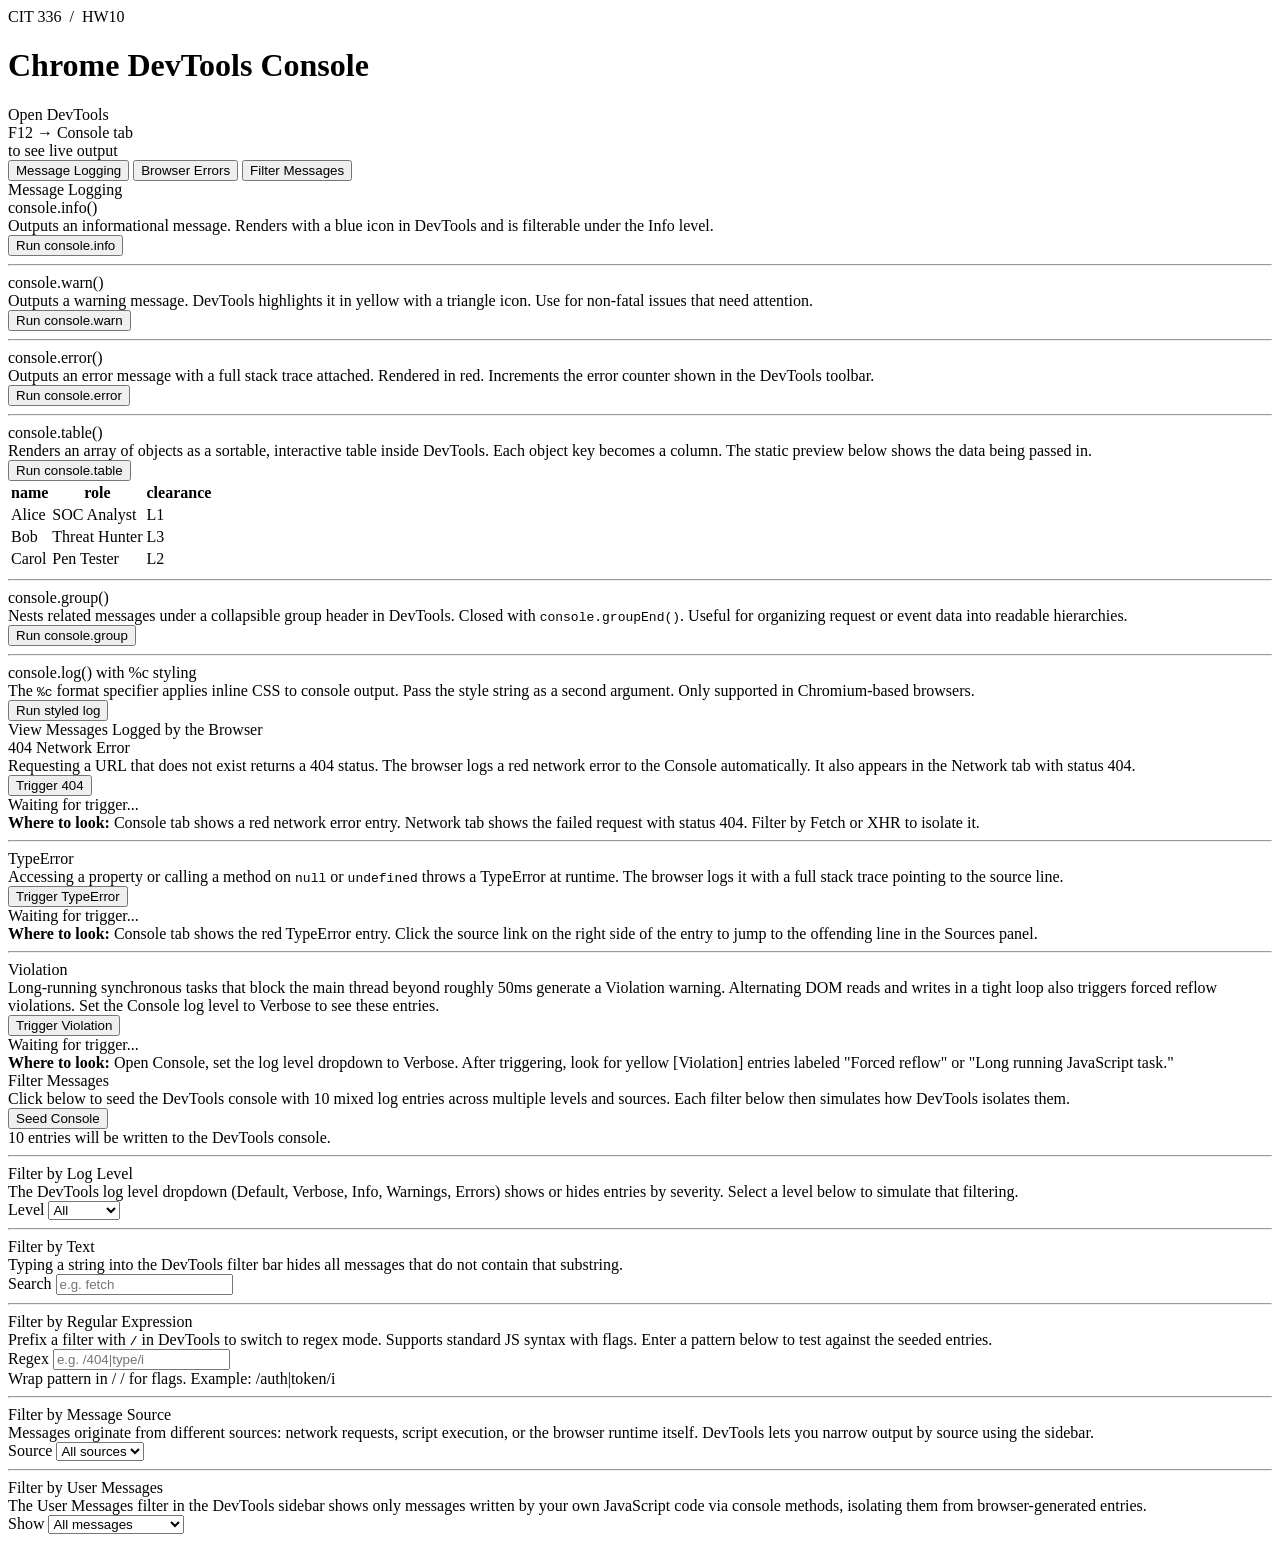
==== assets/index.html @ e5fd2902 "Create index.html" ====
<!DOCTYPE html>
<html lang="en">
<head>
  <meta charset="UTF-8">
  <meta name="viewport" content="width=device-width, initial-scale=1.0">
  <title>HW10 Chrome DevTools</title>

  <!-- Google Fonts: IBM Plex Mono for code/labels, IBM Plex Sans for body text -->
  <link rel="preconnect" href="https://fonts.googleapis.com">
  <link href="https://fonts.googleapis.com/css2?family=IBM+Plex+Mono:wght@400;500;600&family=IBM+Plex+Sans:wght@300;400;500&display=swap" rel="stylesheet">

  <!-- External stylesheet — all visual styling lives in style.css -->
  <link rel="stylesheet" href="style.css">
</head>
<body>

<!-- ============================================================
     HEADER
     Shows the assignment label and a reminder to open DevTools.
     ============================================================ -->
<header>
  <div class="header-left">
    <div class="kicker">CIT 336 &nbsp;/ &nbsp;HW10</div>
    <h1>Chrome DevTools Console</h1>
  </div>
  <!-- Displayed top-right as a quick reminder for graders/demo viewers -->
  <div class="header-right">
    Open DevTools<br>
    F12 &rarr; Console tab<br>
    to see live output
  </div>
</header>

<!-- ============================================================
     TAB NAVIGATION
     Each button carries a data-tab attribute. The click listener
     in script.js reads that value to show the matching section
     and hide the others.
     ============================================================ -->
<nav id="nav">
  <button class="active" data-tab="logging">Message Logging</button>
  <button data-tab="browser">Browser Errors</button>
  <button data-tab="filter">Filter Messages</button>
</nav>

<main>

  <!-- ==========================================================
       TAB 1: MESSAGE LOGGING
       Covers: console.info, console.warn, console.error,
               console.table, console.group, console.log (%c)

       Each block has:
         - A trigger button that calls a function in script.js
         - A description explaining what the method does
         - A fake terminal window that previews the output inline
           (the real output also fires to the DevTools Console)
       ========================================================== -->
  <section id="tab-logging" class="section active">
    <div class="section-title">Message Logging</div>

    <!-- LOG INFO
         console.info() is semantically for informational status messages.
         DevTools shows a blue (i) icon next to these entries and they are
         filterable via the "Info" level in the log-level dropdown. -->
    <div class="block">
      <div class="block-label">console.info()</div>
      <div class="block-desc">
        Outputs an informational message. Renders with a blue icon in DevTools
        and is filterable under the Info level.
      </div>
      <!-- onclick calls runInfo() defined in script.js -->
      <button class="btn b" onclick="runInfo()">Run console.info</button>
      <!-- Fake terminal window: the three colored dots mimic macOS traffic lights -->
      <div class="console">
        <div class="console-bar">
          <span class="dot" style="background:#ff5f57"></span>
          <span class="dot" style="background:#febc2e"></span>
          <span class="dot" style="background:#28c840"></span>
        </div>
        <!-- Output lines are injected here by addLine() in script.js -->
        <div class="console-body" id="out-info"></div>
      </div>
    </div>

    <hr class="divider">

    <!-- LOG WARNING
         console.warn() is for non-fatal issues that need attention.
         DevTools styles entries in yellow with a triangle icon and
         increments the warning counter in the toolbar. -->
    <div class="block">
      <div class="block-label">console.warn()</div>
      <div class="block-desc">
        Outputs a warning message. DevTools highlights it in yellow with a
        triangle icon. Use for non-fatal issues that need attention.
      </div>
      <button class="btn a" onclick="runWarn()">Run console.warn</button>
      <div class="console">
        <div class="console-bar">
          <span class="dot" style="background:#ff5f57"></span>
          <span class="dot" style="background:#febc2e"></span>
          <span class="dot" style="background:#28c840"></span>
        </div>
        <div class="console-body" id="out-warn"></div>
      </div>
    </div>

    <hr class="divider">

    <!-- LOG ERROR
         console.error() is for failures and exceptions. DevTools renders
         these in red with a full expandable stack trace attached.
         Also increments the red error counter in the toolbar. -->
    <div class="block">
      <div class="block-label">console.error()</div>
      <div class="block-desc">
        Outputs an error message with a full stack trace attached. Rendered in
        red. Increments the error counter shown in the DevTools toolbar.
      </div>
      <button class="btn r" onclick="runError()">Run console.error</button>
      <div class="console">
        <div class="console-bar">
          <span class="dot" style="background:#ff5f57"></span>
          <span class="dot" style="background:#febc2e"></span>
          <span class="dot" style="background:#28c840"></span>
        </div>
        <div class="console-body" id="out-error"></div>
      </div>
    </div>

    <hr class="divider">

    <!-- LOG TABLE
         console.table() accepts an array of objects and renders them as
         a sortable, interactive table in DevTools. Each object key becomes
         a column header. The HTML table below is a static visual preview
         of the same analyst data passed to console.table(). -->
    <div class="block">
      <div class="block-label">console.table()</div>
      <div class="block-desc">
        Renders an array of objects as a sortable, interactive table inside
        DevTools. Each object key becomes a column. The static preview below
        shows the data being passed in.
      </div>
      <button class="btn g" onclick="runTable()">Run console.table</button>

      <!-- Static HTML preview of the analyst array that gets passed to console.table() -->
      <table class="data-table">
        <thead><tr><th>name</th><th>role</th><th>clearance</th></tr></thead>
        <tbody>
          <tr><td>Alice</td><td>SOC Analyst</td><td>L1</td></tr>
          <tr><td>Bob</td><td>Threat Hunter</td><td>L3</td></tr>
          <tr><td>Carol</td><td>Pen Tester</td><td>L2</td></tr>
        </tbody>
      </table>

      <div class="console">
        <div class="console-bar">
          <span class="dot" style="background:#ff5f57"></span>
          <span class="dot" style="background:#febc2e"></span>
          <span class="dot" style="background:#28c840"></span>
        </div>
        <div class="console-body" id="out-table"></div>
      </div>
    </div>

    <hr class="divider">

    <!-- LOG GROUP
         console.group() opens a collapsible group in DevTools.
         All console calls between group() and groupEnd() are nested
         under that header. Groups can be nested for deeper hierarchy.
         Useful for organizing request data, event payloads, etc. -->
    <div class="block">
      <div class="block-label">console.group()</div>
      <div class="block-desc">
        Nests related messages under a collapsible group header in DevTools.
        Closed with <code>console.groupEnd()</code>. Useful for organizing
        request or event data into readable hierarchies.
      </div>
      <button class="btn v" onclick="runGroup()">Run console.group</button>
      <div class="console">
        <div class="console-bar">
          <span class="dot" style="background:#ff5f57"></span>
          <span class="dot" style="background:#febc2e"></span>
          <span class="dot" style="background:#28c840"></span>
        </div>
        <div class="console-body" id="out-group"></div>
      </div>
    </div>

    <hr class="divider">

    <!-- LOG CUSTOM (styled with %c)
         The %c format specifier lets you inject CSS into a console.log call.
         The browser applies the CSS string (passed as the 2nd argument)
         to the text that follows the %c token.
         Multiple %c tokens can appear in the same string for multi-style output.
         This only works in Chromium-based browsers. -->
    <div class="block">
      <div class="block-label">console.log() with %c styling</div>
      <div class="block-desc">
        The <code>%c</code> format specifier applies inline CSS to console
        output. Pass the style string as a second argument. Only supported
        in Chromium-based browsers.
      </div>
      <button class="btn" onclick="runCustom()">Run styled log</button>
      <div class="console">
        <div class="console-bar">
          <span class="dot" style="background:#ff5f57"></span>
          <span class="dot" style="background:#febc2e"></span>
          <span class="dot" style="background:#28c840"></span>
        </div>
        <div class="console-body" id="out-custom"></div>
      </div>
    </div>

  </section>


  <!-- ==========================================================
       TAB 2: BROWSER ERRORS
       Covers: 404 network error, TypeError, Violation

       These are messages the browser logs on its own — not written
       by user code — demonstrating how DevTools surfaces them
       automatically when something goes wrong at runtime.
       ========================================================== -->
  <section id="tab-browser" class="section">
    <div class="section-title">View Messages Logged by the Browser</div>

    <!-- 404 NETWORK ERROR
         cause404() in script.js calls fetch() with a path that does not
         exist on the server. The browser returns HTTP 404 and automatically
         logs a red network error in the Console. The same failed request
         also appears in the Network tab with status 404. -->
    <div class="block">
      <div class="block-label">404 Network Error</div>
      <div class="block-desc">
        Requesting a URL that does not exist returns a 404 status. The browser
        logs a red network error to the Console automatically. It also appears
        in the Network tab with status 404.
      </div>
      <button class="btn r" onclick="cause404()">Trigger 404</button>

      <!-- Displays the caught error message text after the fetch rejects -->
      <div class="outbox" id="out-404">Waiting for trigger...</div>

      <!-- Tells the grader exactly where to look in DevTools -->
      <div class="callout">
        <strong>Where to look:</strong> Console tab shows a red network error
        entry. Network tab shows the failed request with status 404. Filter
        by Fetch or XHR to isolate it.
      </div>
    </div>

    <hr class="divider">

    <!-- TYPEERROR
         causeTypeError() in script.js intentionally calls .toUpperCase() on
         an undefined variable. This produces a TypeError at runtime.
         The error is caught with try/catch so the page keeps running,
         and then re-logged via console.error() so DevTools shows the
         full stack trace as it would in a real uncaught scenario. -->
    <div class="block">
      <div class="block-label">TypeError</div>
      <div class="block-desc">
        Accessing a property or calling a method on <code>null</code> or
        <code>undefined</code> throws a TypeError at runtime. The browser logs
        it with a full stack trace pointing to the source line.
      </div>
      <button class="btn r" onclick="causeTypeError()">Trigger TypeError</button>

      <!-- Displays the caught error name + message string -->
      <div class="outbox" id="out-type">Waiting for trigger...</div>

      <div class="callout">
        <strong>Where to look:</strong> Console tab shows the red TypeError
        entry. Click the source link on the right side of the entry to jump
        to the offending line in the Sources panel.
      </div>
    </div>

    <hr class="divider">

    <!-- VIOLATION
         Chrome fires [Violation] warnings when the main thread is blocked
         longer than ~50ms. causeViolation() in script.js demonstrates two
         patterns that trigger these warnings:

           1. Forced layout reflow — the loop alternates writing a style
              property and reading offsetWidth. Each offsetWidth read forces
              Chrome to recalculate layout synchronously, which the browser
              flags as a "Forced reflow" violation.

           2. Busy-wait loop — spins for ~120ms doing nothing, blocking
              the thread long enough to trigger a "Long running JavaScript
              task" violation.

         Violations appear under the Verbose log level in the Console. -->
    <div class="block">
      <div class="block-label">Violation</div>
      <div class="block-desc">
        Long-running synchronous tasks that block the main thread beyond
        roughly 50ms generate a Violation warning. Alternating DOM reads and
        writes in a tight loop also triggers forced reflow violations. Set the
        Console log level to Verbose to see these entries.
      </div>
      <button class="btn a" onclick="causeViolation()">Trigger Violation</button>

      <!-- Shows elapsed time of the blocking task once it finishes -->
      <div class="outbox" id="out-violation">Waiting for trigger...</div>

      <div class="callout">
        <strong>Where to look:</strong> Open Console, set the log level
        dropdown to Verbose. After triggering, look for yellow [Violation]
        entries labeled "Forced reflow" or "Long running JavaScript task."
      </div>
    </div>

  </section>


  <!-- ==========================================================
       TAB 3: FILTER MESSAGES
       Covers: filter by level, text, regex, source, user messages

       Workflow:
         1. Click "Seed Console" to write 10 mixed entries to the real
            DevTools Console and to the in-memory store[] array in script.js.
         2. Use each filter control below to see matching entries rendered.
            This mirrors what the DevTools filter bar does natively.
       ========================================================== -->
  <section id="tab-filter" class="section">
    <div class="section-title">Filter Messages</div>

    <!-- SEED BUTTON
         seedAll() in script.js writes 10 varied entries (info/warn/error/log)
         from sources: script, network, browser — both to the DevTools console
         and to the store[] array that all filter functions below query. -->
    <div class="block">
      <div class="block-desc">
        Click below to seed the DevTools console with 10 mixed log entries
        across multiple levels and sources. Each filter below then simulates
        how DevTools isolates them.
      </div>
      <button class="btn g" onclick="seedAll()">Seed Console</button>
      <!-- seedAll() updates this text with a timestamp after writing entries -->
      <div class="hint-text" id="seed-hint">10 entries will be written to the DevTools console.</div>
    </div>

    <hr class="divider">

    <!-- FILTER BY LOG LEVEL
         In DevTools, the log-level dropdown in the top-right of the Console
         panel can be set to: Default, Verbose, Info, Warnings, or Errors.
         Selecting a level hides all entries that do not match that severity.
         filterLevel() in script.js does the same on store[]. -->
    <div class="block">
      <div class="block-label">Filter by Log Level</div>
      <div class="block-desc">
        The DevTools log level dropdown (Default, Verbose, Info, Warnings,
        Errors) shows or hides entries by severity. Select a level below to
        simulate that filtering.
      </div>
      <div class="filter-row">
        <span class="filter-label">Level</span>
        <!-- onchange fires filterLevel() which filters store[] and re-renders -->
        <select class="finput" id="level-select" onchange="filterLevel()">
          <option value="all">All</option>
          <option value="info">Info</option>
          <option value="warn">Warning</option>
          <option value="error">Error</option>
          <option value="log">Log</option>
        </select>
      </div>
      <!-- renderFilter() injects matching entries as tag+message rows here -->
      <div class="filter-result" id="level-result"></div>
    </div>

    <hr class="divider">

    <!-- FILTER BY TEXT
         In DevTools, typing plain text into the filter bar hides any console
         message that does not contain that string (case insensitive).
         filterText() in script.js performs the same substring match on store[]. -->
    <div class="block">
      <div class="block-label">Filter by Text</div>
      <div class="block-desc">
        Typing a string into the DevTools filter bar hides all messages that
        do not contain that substring.
      </div>
      <div class="filter-row">
        <span class="filter-label">Search</span>
        <!-- oninput fires on every keystroke for real-time filtering -->
        <input class="finput" id="text-input" placeholder="e.g. fetch" oninput="filterText()">
      </div>
      <div class="filter-result" id="text-result"></div>
    </div>

    <hr class="divider">

    <!-- FILTER BY REGEX
         In DevTools, prefixing a filter string with / enables regex mode.
         e.g. /404|type/i matches messages containing either "404" or "type"
         (case insensitive). filterRegex() in script.js detects the
         /pattern/flags syntax and constructs a RegExp object to test store[]. -->
    <div class="block">
      <div class="block-label">Filter by Regular Expression</div>
      <div class="block-desc">
        Prefix a filter with <code>/</code> in DevTools to switch to regex
        mode. Supports standard JS syntax with flags. Enter a pattern below
        to test against the seeded entries.
      </div>
      <div class="filter-row">
        <span class="filter-label">Regex</span>
        <input class="finput" id="regex-input" placeholder="e.g. /404|type/i" oninput="filterRegex()">
      </div>
      <div class="filter-result" id="regex-result"></div>
      <div class="hint-text">Wrap pattern in / / for flags. Example: /auth|token/i</div>
    </div>

    <hr class="divider">

    <!-- FILTER BY MESSAGE SOURCE
         DevTools categorizes messages by where they originated:
           network  — errors from fetch/XHR calls (404s, CORS failures, etc.)
           script   — user-written console.* calls
           browser  — runtime messages: CSP violations, deprecations, etc.
         filterSource() in script.js filters store[] by the source property. -->
    <div class="block">
      <div class="block-label">Filter by Message Source</div>
      <div class="block-desc">
        Messages originate from different sources: network requests, script
        execution, or the browser runtime itself. DevTools lets you narrow
        output by source using the sidebar.
      </div>
      <div class="filter-row">
        <span class="filter-label">Source</span>
        <select class="finput" id="source-select" onchange="filterSource()">
          <option value="all">All sources</option>
          <option value="network">network</option>  <!-- fetch/XHR errors -->
          <option value="script">script</option>    <!-- user console.* calls -->
          <option value="browser">browser</option>  <!-- CSP, violations, etc. -->
        </select>
      </div>
      <div class="filter-result" id="source-result"></div>
    </div>

    <hr class="divider">

    <!-- FILTER BY USER MESSAGES
         DevTools sidebar has a "User messages" shortcut that toggles
         visibility of only messages written by the developer's own JS code,
         hiding everything the browser logged automatically.
         filterUser() in script.js uses the user:true/false flag on store[]. -->
    <div class="block">
      <div class="block-label">Filter by User Messages</div>
      <div class="block-desc">
        The User Messages filter in the DevTools sidebar shows only messages
        written by your own JavaScript code via console methods, isolating
        them from browser-generated entries.
      </div>
      <div class="filter-row">
        <span class="filter-label">Show</span>
        <select class="finput" id="user-select" onchange="filterUser()">
          <option value="all">All messages</option>
          <option value="user">User messages</option>      <!-- user:true in store[] -->
          <option value="browser">Browser messages</option> <!-- user:false in store[] -->
        </select>
      </div>
      <div class="filter-result" id="user-result"></div>
    </div>

  </section>

</main>

<!-- External JS — all interactivity and console calls live in script.js.
     Placed at the bottom of <body> so the DOM is fully parsed before
     the script runs and getElementById() calls succeed. -->
<script src="script.js"></script>
</body>
</html>
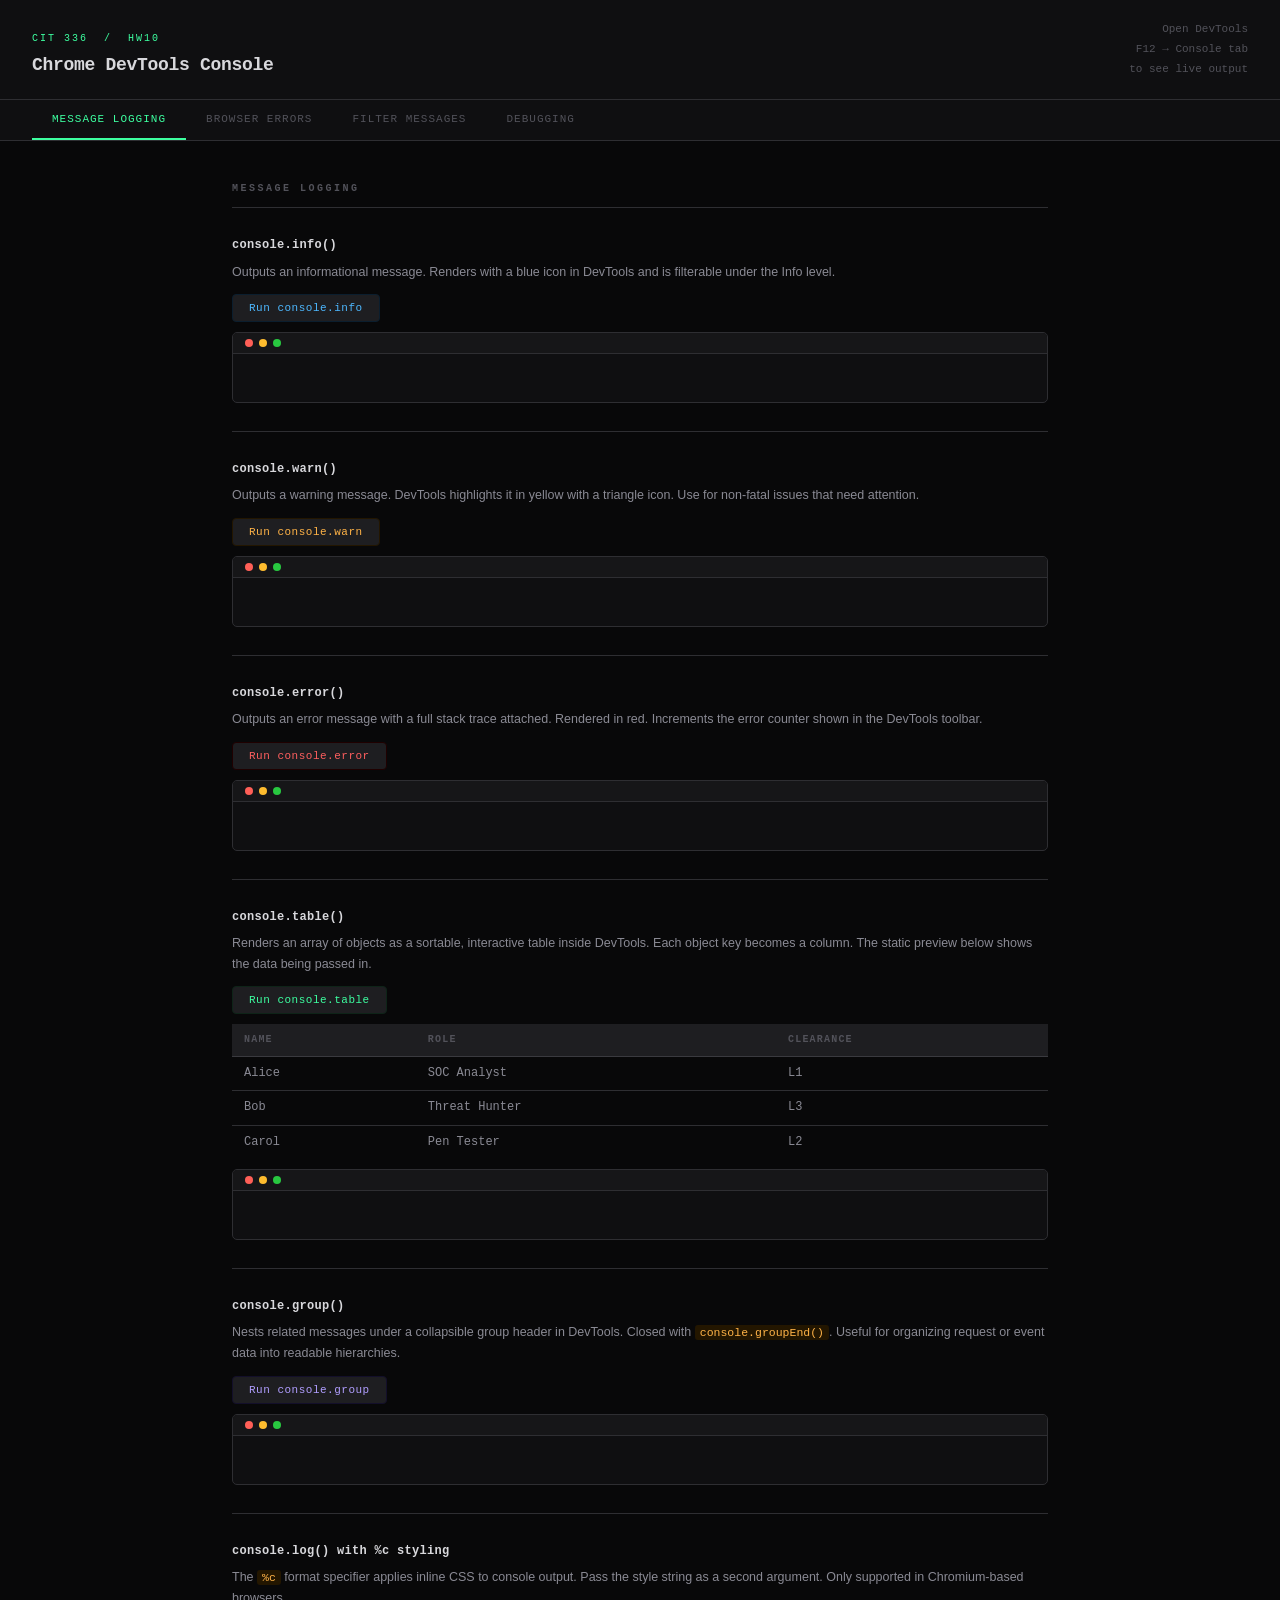
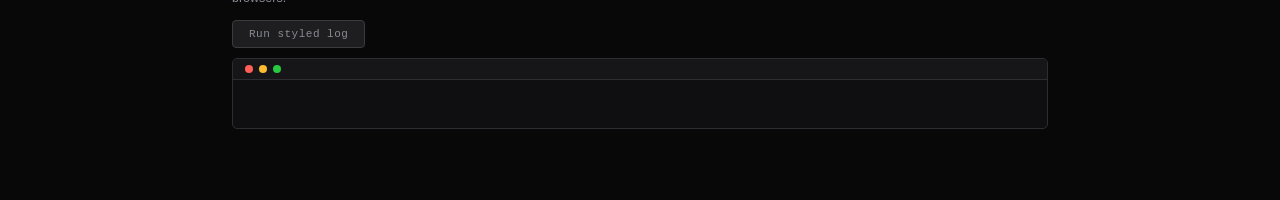
==== commit e46e34d2: "Update index.html" ====
--- a/assets/index.html
+++ b/assets/index.html
@@ -4,26 +4,20 @@
   <meta charset="UTF-8">
   <meta name="viewport" content="width=device-width, initial-scale=1.0">
   <title>HW10 Chrome DevTools</title>
-
-  <!-- Google Fonts: IBM Plex Mono for code/labels, IBM Plex Sans for body text -->
   <link rel="preconnect" href="https://fonts.googleapis.com">
   <link href="https://fonts.googleapis.com/css2?family=IBM+Plex+Mono:wght@400;500;600&family=IBM+Plex+Sans:wght@300;400;500&display=swap" rel="stylesheet">
-
-  <!-- External stylesheet — all visual styling lives in style.css -->
   <link rel="stylesheet" href="style.css">
 </head>
 <body>
 
 <!-- ============================================================
      HEADER
-     Shows the assignment label and a reminder to open DevTools.
      ============================================================ -->
 <header>
   <div class="header-left">
     <div class="kicker">CIT 336 &nbsp;/ &nbsp;HW10</div>
     <h1>Chrome DevTools Console</h1>
   </div>
-  <!-- Displayed top-right as a quick reminder for graders/demo viewers -->
   <div class="header-right">
     Open DevTools<br>
     F12 &rarr; Console tab<br>
@@ -33,62 +27,44 @@
 
 <!-- ============================================================
      TAB NAVIGATION
-     Each button carries a data-tab attribute. The click listener
-     in script.js reads that value to show the matching section
-     and hide the others.
+     data-tab value maps to the section id "tab-{value}"
      ============================================================ -->
 <nav id="nav">
   <button class="active" data-tab="logging">Message Logging</button>
   <button data-tab="browser">Browser Errors</button>
   <button data-tab="filter">Filter Messages</button>
+  <button data-tab="debug">Debugging</button>
 </nav>
 
 <main>
 
   <!-- ==========================================================
        TAB 1: MESSAGE LOGGING
-       Covers: console.info, console.warn, console.error,
-               console.table, console.group, console.log (%c)
-
-       Each block has:
-         - A trigger button that calls a function in script.js
-         - A description explaining what the method does
-         - A fake terminal window that previews the output inline
-           (the real output also fires to the DevTools Console)
        ========================================================== -->
   <section id="tab-logging" class="section active">
     <div class="section-title">Message Logging</div>
 
-    <!-- LOG INFO
-         console.info() is semantically for informational status messages.
-         DevTools shows a blue (i) icon next to these entries and they are
-         filterable via the "Info" level in the log-level dropdown. -->
+    <!-- LOG INFO -->
     <div class="block">
       <div class="block-label">console.info()</div>
       <div class="block-desc">
         Outputs an informational message. Renders with a blue icon in DevTools
         and is filterable under the Info level.
       </div>
-      <!-- onclick calls runInfo() defined in script.js -->
       <button class="btn b" onclick="runInfo()">Run console.info</button>
-      <!-- Fake terminal window: the three colored dots mimic macOS traffic lights -->
       <div class="console">
         <div class="console-bar">
           <span class="dot" style="background:#ff5f57"></span>
           <span class="dot" style="background:#febc2e"></span>
           <span class="dot" style="background:#28c840"></span>
         </div>
-        <!-- Output lines are injected here by addLine() in script.js -->
         <div class="console-body" id="out-info"></div>
       </div>
     </div>
 
     <hr class="divider">
 
-    <!-- LOG WARNING
-         console.warn() is for non-fatal issues that need attention.
-         DevTools styles entries in yellow with a triangle icon and
-         increments the warning counter in the toolbar. -->
+    <!-- LOG WARNING -->
     <div class="block">
       <div class="block-label">console.warn()</div>
       <div class="block-desc">
@@ -108,10 +84,7 @@
 
     <hr class="divider">
 
-    <!-- LOG ERROR
-         console.error() is for failures and exceptions. DevTools renders
-         these in red with a full expandable stack trace attached.
-         Also increments the red error counter in the toolbar. -->
+    <!-- LOG ERROR -->
     <div class="block">
       <div class="block-label">console.error()</div>
       <div class="block-desc">
@@ -131,11 +104,7 @@
 
     <hr class="divider">
 
-    <!-- LOG TABLE
-         console.table() accepts an array of objects and renders them as
-         a sortable, interactive table in DevTools. Each object key becomes
-         a column header. The HTML table below is a static visual preview
-         of the same analyst data passed to console.table(). -->
+    <!-- LOG TABLE -->
     <div class="block">
       <div class="block-label">console.table()</div>
       <div class="block-desc">
@@ -144,8 +113,6 @@
         shows the data being passed in.
       </div>
       <button class="btn g" onclick="runTable()">Run console.table</button>
-
-      <!-- Static HTML preview of the analyst array that gets passed to console.table() -->
       <table class="data-table">
         <thead><tr><th>name</th><th>role</th><th>clearance</th></tr></thead>
         <tbody>
@@ -154,7 +121,6 @@
           <tr><td>Carol</td><td>Pen Tester</td><td>L2</td></tr>
         </tbody>
       </table>
-
       <div class="console">
         <div class="console-bar">
           <span class="dot" style="background:#ff5f57"></span>
@@ -167,11 +133,7 @@
 
     <hr class="divider">
 
-    <!-- LOG GROUP
-         console.group() opens a collapsible group in DevTools.
-         All console calls between group() and groupEnd() are nested
-         under that header. Groups can be nested for deeper hierarchy.
-         Useful for organizing request data, event payloads, etc. -->
+    <!-- LOG GROUP -->
     <div class="block">
       <div class="block-label">console.group()</div>
       <div class="block-desc">
@@ -192,12 +154,7 @@
 
     <hr class="divider">
 
-    <!-- LOG CUSTOM (styled with %c)
-         The %c format specifier lets you inject CSS into a console.log call.
-         The browser applies the CSS string (passed as the 2nd argument)
-         to the text that follows the %c token.
-         Multiple %c tokens can appear in the same string for multi-style output.
-         This only works in Chromium-based browsers. -->
+    <!-- LOG CUSTOM -->
     <div class="block">
       <div class="block-label">console.log() with %c styling</div>
       <div class="block-desc">
@@ -221,20 +178,11 @@
 
   <!-- ==========================================================
        TAB 2: BROWSER ERRORS
-       Covers: 404 network error, TypeError, Violation
-
-       These are messages the browser logs on its own — not written
-       by user code — demonstrating how DevTools surfaces them
-       automatically when something goes wrong at runtime.
        ========================================================== -->
   <section id="tab-browser" class="section">
     <div class="section-title">View Messages Logged by the Browser</div>
 
-    <!-- 404 NETWORK ERROR
-         cause404() in script.js calls fetch() with a path that does not
-         exist on the server. The browser returns HTTP 404 and automatically
-         logs a red network error in the Console. The same failed request
-         also appears in the Network tab with status 404. -->
+    <!-- 404 -->
     <div class="block">
       <div class="block-label">404 Network Error</div>
       <div class="block-desc">
@@ -243,11 +191,7 @@
         in the Network tab with status 404.
       </div>
       <button class="btn r" onclick="cause404()">Trigger 404</button>
-
-      <!-- Displays the caught error message text after the fetch rejects -->
       <div class="outbox" id="out-404">Waiting for trigger...</div>
-
-      <!-- Tells the grader exactly where to look in DevTools -->
       <div class="callout">
         <strong>Where to look:</strong> Console tab shows a red network error
         entry. Network tab shows the failed request with status 404. Filter
@@ -257,12 +201,7 @@
 
     <hr class="divider">
 
-    <!-- TYPEERROR
-         causeTypeError() in script.js intentionally calls .toUpperCase() on
-         an undefined variable. This produces a TypeError at runtime.
-         The error is caught with try/catch so the page keeps running,
-         and then re-logged via console.error() so DevTools shows the
-         full stack trace as it would in a real uncaught scenario. -->
+    <!-- TYPEERROR -->
     <div class="block">
       <div class="block-label">TypeError</div>
       <div class="block-desc">
@@ -271,10 +210,7 @@
         it with a full stack trace pointing to the source line.
       </div>
       <button class="btn r" onclick="causeTypeError()">Trigger TypeError</button>
-
-      <!-- Displays the caught error name + message string -->
       <div class="outbox" id="out-type">Waiting for trigger...</div>
-
       <div class="callout">
         <strong>Where to look:</strong> Console tab shows the red TypeError
         entry. Click the source link on the right side of the entry to jump
@@ -284,21 +220,7 @@
 
     <hr class="divider">
 
-    <!-- VIOLATION
-         Chrome fires [Violation] warnings when the main thread is blocked
-         longer than ~50ms. causeViolation() in script.js demonstrates two
-         patterns that trigger these warnings:
-
-           1. Forced layout reflow — the loop alternates writing a style
-              property and reading offsetWidth. Each offsetWidth read forces
-              Chrome to recalculate layout synchronously, which the browser
-              flags as a "Forced reflow" violation.
-
-           2. Busy-wait loop — spins for ~120ms doing nothing, blocking
-              the thread long enough to trigger a "Long running JavaScript
-              task" violation.
-
-         Violations appear under the Verbose log level in the Console. -->
+    <!-- VIOLATION -->
     <div class="block">
       <div class="block-label">Violation</div>
       <div class="block-desc">
@@ -308,10 +230,7 @@
         Console log level to Verbose to see these entries.
       </div>
       <button class="btn a" onclick="causeViolation()">Trigger Violation</button>
-
-      <!-- Shows elapsed time of the blocking task once it finishes -->
       <div class="outbox" id="out-violation">Waiting for trigger...</div>
-
       <div class="callout">
         <strong>Where to look:</strong> Open Console, set the log level
         dropdown to Verbose. After triggering, look for yellow [Violation]
@@ -324,21 +243,10 @@
 
   <!-- ==========================================================
        TAB 3: FILTER MESSAGES
-       Covers: filter by level, text, regex, source, user messages
-
-       Workflow:
-         1. Click "Seed Console" to write 10 mixed entries to the real
-            DevTools Console and to the in-memory store[] array in script.js.
-         2. Use each filter control below to see matching entries rendered.
-            This mirrors what the DevTools filter bar does natively.
        ========================================================== -->
   <section id="tab-filter" class="section">
     <div class="section-title">Filter Messages</div>
 
-    <!-- SEED BUTTON
-         seedAll() in script.js writes 10 varied entries (info/warn/error/log)
-         from sources: script, network, browser — both to the DevTools console
-         and to the store[] array that all filter functions below query. -->
     <div class="block">
       <div class="block-desc">
         Click below to seed the DevTools console with 10 mixed log entries
@@ -346,17 +254,12 @@
         how DevTools isolates them.
       </div>
       <button class="btn g" onclick="seedAll()">Seed Console</button>
-      <!-- seedAll() updates this text with a timestamp after writing entries -->
       <div class="hint-text" id="seed-hint">10 entries will be written to the DevTools console.</div>
     </div>
 
     <hr class="divider">
 
-    <!-- FILTER BY LOG LEVEL
-         In DevTools, the log-level dropdown in the top-right of the Console
-         panel can be set to: Default, Verbose, Info, Warnings, or Errors.
-         Selecting a level hides all entries that do not match that severity.
-         filterLevel() in script.js does the same on store[]. -->
+    <!-- FILTER BY LOG LEVEL -->
     <div class="block">
       <div class="block-label">Filter by Log Level</div>
       <div class="block-desc">
@@ -366,7 +269,6 @@
       </div>
       <div class="filter-row">
         <span class="filter-label">Level</span>
-        <!-- onchange fires filterLevel() which filters store[] and re-renders -->
         <select class="finput" id="level-select" onchange="filterLevel()">
           <option value="all">All</option>
           <option value="info">Info</option>
@@ -375,16 +277,12 @@
           <option value="log">Log</option>
         </select>
       </div>
-      <!-- renderFilter() injects matching entries as tag+message rows here -->
       <div class="filter-result" id="level-result"></div>
     </div>
 
     <hr class="divider">
 
-    <!-- FILTER BY TEXT
-         In DevTools, typing plain text into the filter bar hides any console
-         message that does not contain that string (case insensitive).
-         filterText() in script.js performs the same substring match on store[]. -->
+    <!-- FILTER BY TEXT -->
     <div class="block">
       <div class="block-label">Filter by Text</div>
       <div class="block-desc">
@@ -393,7 +291,6 @@
       </div>
       <div class="filter-row">
         <span class="filter-label">Search</span>
-        <!-- oninput fires on every keystroke for real-time filtering -->
         <input class="finput" id="text-input" placeholder="e.g. fetch" oninput="filterText()">
       </div>
       <div class="filter-result" id="text-result"></div>
@@ -401,11 +298,7 @@
 
     <hr class="divider">
 
-    <!-- FILTER BY REGEX
-         In DevTools, prefixing a filter string with / enables regex mode.
-         e.g. /404|type/i matches messages containing either "404" or "type"
-         (case insensitive). filterRegex() in script.js detects the
-         /pattern/flags syntax and constructs a RegExp object to test store[]. -->
+    <!-- FILTER BY REGEX -->
     <div class="block">
       <div class="block-label">Filter by Regular Expression</div>
       <div class="block-desc">
@@ -423,12 +316,7 @@
 
     <hr class="divider">
 
-    <!-- FILTER BY MESSAGE SOURCE
-         DevTools categorizes messages by where they originated:
-           network  — errors from fetch/XHR calls (404s, CORS failures, etc.)
-           script   — user-written console.* calls
-           browser  — runtime messages: CSP violations, deprecations, etc.
-         filterSource() in script.js filters store[] by the source property. -->
+    <!-- FILTER BY SOURCE -->
     <div class="block">
       <div class="block-label">Filter by Message Source</div>
       <div class="block-desc">
@@ -440,9 +328,9 @@
         <span class="filter-label">Source</span>
         <select class="finput" id="source-select" onchange="filterSource()">
           <option value="all">All sources</option>
-          <option value="network">network</option>  <!-- fetch/XHR errors -->
-          <option value="script">script</option>    <!-- user console.* calls -->
-          <option value="browser">browser</option>  <!-- CSP, violations, etc. -->
+          <option value="network">network</option>
+          <option value="script">script</option>
+          <option value="browser">browser</option>
         </select>
       </div>
       <div class="filter-result" id="source-result"></div>
@@ -450,11 +338,7 @@
 
     <hr class="divider">
 
-    <!-- FILTER BY USER MESSAGES
-         DevTools sidebar has a "User messages" shortcut that toggles
-         visibility of only messages written by the developer's own JS code,
-         hiding everything the browser logged automatically.
-         filterUser() in script.js uses the user:true/false flag on store[]. -->
+    <!-- FILTER BY USER MESSAGES -->
     <div class="block">
       <div class="block-label">Filter by User Messages</div>
       <div class="block-desc">
@@ -466,8 +350,8 @@
         <span class="filter-label">Show</span>
         <select class="finput" id="user-select" onchange="filterUser()">
           <option value="all">All messages</option>
-          <option value="user">User messages</option>      <!-- user:true in store[] -->
-          <option value="browser">Browser messages</option> <!-- user:false in store[] -->
+          <option value="user">User messages</option>
+          <option value="browser">Browser messages</option>
         </select>
       </div>
       <div class="filter-result" id="user-result"></div>
@@ -475,11 +359,261 @@
 
   </section>
 
+
+  <!-- ==========================================================
+       TAB 4: DEBUGGING
+       Covers: reproduce a bug, Sources UI, breakpoints,
+       variable inspection (Scope, Watch, Console), apply a fix.
+
+       Scenario: calcTotalScore() is supposed to sum numeric scores
+       from a list of security alerts. The bug is that it reads
+       alert.severity (a string) instead of alert.score (a number),
+       so the result is NaN.
+
+       Steps 1-2 are triggered by buttons on the page.
+       Steps 3-7 are done manually in DevTools — instructions
+       explain exactly what to click for each screenshot.
+       ========================================================== -->
+  <section id="tab-debug" class="section">
+    <div class="section-title">Debugging</div>
+
+    <!-- STEP 1: REPRODUCE THE BUG
+         runBuggy() calls calcTotalScore() which has the wrong property
+         name. The result is NaN. This is what we need to debug. -->
+    <div class="block">
+      <div class="step-badge">Step 1</div>
+      <div class="block-label">Reproduce the Bug</div>
+      <div class="block-desc">
+        The function <code>calcTotalScore()</code> is supposed to sum the
+        numeric score from each security alert and return a total. Instead
+        it returns <code>NaN</code> because it reads <code>alert.severity</code>
+        (a string like "high") instead of <code>alert.score</code> (a number).
+        Click the button to reproduce the broken output.
+      </div>
+      <button class="btn r" onclick="runBuggy()">Run Buggy Function</button>
+      <div class="outbox" id="out-buggy">Output will appear here...</div>
+      <div class="callout">
+        <strong>What to look for:</strong> The result printed to the Console
+        will be <code>NaN</code> instead of a number. This is the bug we will
+        isolate using the Sources panel.
+      </div>
+    </div>
+
+    <hr class="divider">
+
+    <!-- STEP 2: GET FAMILIAR WITH THE SOURCES UI
+         Describes the three panes of the Sources panel so the student
+         knows where to look before setting a breakpoint. -->
+    <div class="block">
+      <div class="step-badge">Step 2</div>
+      <div class="block-label">Get Familiar with the Sources UI</div>
+      <div class="block-desc">
+        Open DevTools (F12) and click the <strong>Sources</strong> tab.
+        The panel has three panes working together.
+      </div>
+
+      <!-- Three-column layout, one card per pane -->
+      <div class="pane-grid">
+
+        <div class="pane-card">
+          <div class="pane-title">File Navigator</div>
+          <div class="pane-body">
+            Left pane. Lists every file the page loaded — HTML, CSS, JS.
+            Click <code>script.js</code> here to open it in the editor pane.
+          </div>
+        </div>
+
+        <div class="pane-card">
+          <div class="pane-title">Code Editor</div>
+          <div class="pane-body">
+            Center pane. Shows the source code of the selected file.
+            Click any line number to set a breakpoint on that line.
+            A blue marker appears when a breakpoint is active.
+          </div>
+        </div>
+
+        <div class="pane-card">
+          <div class="pane-title">Debugger Pane</div>
+          <div class="pane-body">
+            Right pane. Shows Breakpoints, Scope variables, Watch
+            Expressions, and the Call Stack when execution is paused.
+          </div>
+        </div>
+
+      </div>
+
+      <div class="callout" style="margin-top:12px">
+        <strong>Screenshot this:</strong> Open Sources and click
+        <code>script.js</code> in the File Navigator. Take a screenshot
+        showing all three panes visible at the same time.
+      </div>
+    </div>
+
+    <hr class="divider">
+
+    <!-- STEP 3: SET A LINE-OF-CODE BREAKPOINT
+         Tells the student exactly which line to click in script.js. -->
+    <div class="block">
+      <div class="step-badge">Step 3</div>
+      <div class="block-label">Set a Line-of-Code Breakpoint</div>
+      <div class="block-desc">
+        In the Sources panel with <code>script.js</code> open, scroll to the
+        function <code>calcTotalScore()</code>. Click the line number next to
+        this line:
+      </div>
+      <div class="code-block">total += alert.severity;</div>
+      <div class="block-desc" style="margin-top:10px">
+        A blue marker will appear on that line number confirming the breakpoint
+        is active. It also shows up in the Breakpoints list in the right pane.
+      </div>
+      <div class="callout">
+        <strong>Screenshot this:</strong> The blue breakpoint marker on the
+        line in the code editor, and the entry in the Breakpoints list.
+      </div>
+    </div>
+
+    <hr class="divider">
+
+    <!-- STEP 4: PAUSE CODE WITH A BREAKPOINT
+         The student clicks Run Buggy Function again — this time with the
+         breakpoint set, execution will pause on that line. -->
+    <div class="block">
+      <div class="step-badge">Step 4</div>
+      <div class="block-label">Pause the Code with a Breakpoint</div>
+      <div class="block-desc">
+        With the breakpoint set, click the button below. DevTools will pause
+        execution on the breakpoint line before it runs. The page will freeze
+        briefly — that is normal. You will see the current line highlighted
+        in the Sources panel.
+      </div>
+      <button class="btn a" onclick="runBuggy()">Run and Hit Breakpoint</button>
+      <div class="callout" style="margin-top:10px">
+        <strong>Screenshot this:</strong> The Sources panel paused on the
+        highlighted breakpoint line, with the blue execution marker on the
+        left side of the line.
+      </div>
+    </div>
+
+    <hr class="divider">
+
+    <!-- STEP 5: CHECK VARIABLE VALUES
+         Three sub-sections: Scope pane, Watch Expressions, Console. -->
+    <div class="block">
+      <div class="step-badge">Step 5</div>
+      <div class="block-label">Check Variable Values</div>
+      <div class="block-desc">
+        While paused, DevTools gives you three ways to inspect variable values.
+      </div>
+
+      <!-- Scope Pane -->
+      <div class="inspect-block">
+        <div class="inspect-label">Scope Pane</div>
+        <div class="inspect-desc">
+          In the right pane, open the <strong>Scope</strong> section. It shows
+          every variable currently in scope at the paused line. Look for:
+          <code>total</code>, <code>alert</code>, and <code>alerts</code>.
+          You will see <code>alert.severity</code> is a string like
+          <code>"high"</code> — that is why adding it to a number produces NaN.
+        </div>
+        <div class="callout">
+          <strong>Screenshot this:</strong> The Scope section expanded showing
+          the local variables including <code>alert</code> and its properties.
+        </div>
+      </div>
+
+      <!-- Watch Expressions -->
+      <div class="inspect-block">
+        <div class="inspect-label">Watch Expressions</div>
+        <div class="inspect-desc">
+          In the right pane, click the <strong>Watch</strong> section and hit
+          the + button. Add these two expressions one at a time:
+        </div>
+        <div class="code-block">alert.severity</div>
+        <div class="code-block" style="margin-top:6px">alert.score</div>
+        <div class="inspect-desc" style="margin-top:8px">
+          DevTools evaluates both in real time. You will see
+          <code>alert.severity</code> returns a string and
+          <code>alert.score</code> returns the correct number we should
+          be using.
+        </div>
+        <div class="callout">
+          <strong>Screenshot this:</strong> The Watch section showing both
+          expressions and their evaluated values side by side.
+        </div>
+      </div>
+
+      <!-- Console while paused -->
+      <div class="inspect-block">
+        <div class="inspect-label">The Console</div>
+        <div class="inspect-desc">
+          While still paused, switch to the Console tab. You can type
+          expressions directly and they evaluate in the current scope.
+          Try typing:
+        </div>
+        <div class="code-block">alert.score</div>
+        <div class="code-block" style="margin-top:6px">typeof alert.severity</div>
+        <div class="inspect-desc" style="margin-top:8px">
+          The first returns the correct numeric score. The second returns
+          <code>"string"</code> — confirming that severity is not a number
+          and cannot be summed.
+        </div>
+        <div class="callout">
+          <strong>Screenshot this:</strong> The Console with both expressions
+          typed in and their return values visible.
+        </div>
+      </div>
+
+    </div>
+
+    <hr class="divider">
+
+    <!-- STEP 6: APPLY THE FIX
+         Shows the before/after code and lets the student run the
+         fixed version to confirm it produces the correct total. -->
+    <div class="block">
+      <div class="step-badge">Step 6</div>
+      <div class="block-label">Apply the Fix</div>
+      <div class="block-desc">
+        Resume execution by pressing the blue play button in DevTools (or F8),
+        then remove the breakpoint by clicking the marker again. The fix is to
+        change <code>alert.severity</code> to <code>alert.score</code> inside
+        the loop. The corrected function is already available as
+        <code>calcTotalScoreFixed()</code> in script.js. Click below to run it
+        and confirm it returns the correct total.
+      </div>
+
+      <!-- Side-by-side before/after diff -->
+      <div class="diff-grid">
+        <div class="diff-panel">
+          <div class="diff-label bad">Before (buggy)</div>
+          <div class="code-block diff-code">
+            alerts.forEach(function(alert) {<br>
+            &nbsp;&nbsp;total += alert.severity;<br>
+            });
+          </div>
+        </div>
+        <div class="diff-panel">
+          <div class="diff-label good">After (fixed)</div>
+          <div class="code-block diff-code">
+            alerts.forEach(function(alert) {<br>
+            &nbsp;&nbsp;total += alert.score;<br>
+            });
+          </div>
+        </div>
+      </div>
+
+      <button class="btn g" onclick="runFixed()" style="margin-top:14px">Run Fixed Function</button>
+      <div class="outbox" id="out-fixed">Output will appear here...</div>
+      <div class="callout">
+        <strong>Screenshot this:</strong> The output box and Console both
+        showing the correct numeric total instead of NaN.
+      </div>
+    </div>
+
+  </section>
+
 </main>
 
-<!-- External JS — all interactivity and console calls live in script.js.
-     Placed at the bottom of <body> so the DOM is fully parsed before
-     the script runs and getElementById() calls succeed. -->
 <script src="script.js"></script>
 </body>
 </html>
--- a/assets/style.css
+++ b/assets/style.css
@@ -0,0 +1,526 @@
+/* ================================================================
+   style.css — HW10 Chrome DevTools Demo
+   Isaiah | CIT 336
+
+   Table of contents:
+     1. CSS custom properties (design tokens)
+     2. Reset and base
+     3. Header
+     4. Tab navigation
+     5. Main layout
+     6. Section titles
+     7. Content blocks
+     8. Buttons
+     9. Console preview widgets
+    10. Output / callout boxes
+    11. Divider
+    12. Filter controls
+    13. Tags (level/source badges)
+    14. Data table (console.table preview)
+   ================================================================ */
+
+
+/* ----------------------------------------------------------------
+   1. CSS CUSTOM PROPERTIES
+   All colors, fonts, and spacing values live here as variables
+   so they can be changed in one place and propagate everywhere.
+   ---------------------------------------------------------------- */
+:root {
+  /* Background layers — progressively lighter surfaces */
+  --black:       #080809;   /* page background */
+  --surface0:    #0f0f11;   /* header, nav, console panels */
+  --surface1:    #161618;   /* console title bar, callout backgrounds */
+  --surface2:    #1e1e21;   /* default button background */
+  --surface3:    #262629;   /* button hover state */
+
+  /* Border colors */
+  --line:        #2e2e32;   /* standard dividers and card borders */
+  --line2:       #3a3a3f;   /* slightly brighter borders (inputs, table) */
+
+  /* Text colors */
+  --text:        #d8d8dc;   /* primary text */
+  --text2:       #8a8a94;   /* secondary / muted text */
+  --text3:       #52525a;   /* hint text, section titles, placeholders */
+
+  /* Accent colors — each paired with a dim version for backgrounds */
+  --green:       #3dffa0;
+  --green-dim:   #0e2418;
+
+  --blue:        #4db8ff;
+  --blue-dim:    #0b1e2e;
+
+  --amber:       #ffb347;
+  --amber-dim:   #231600;
+
+  --red:         #ff5f5f;
+  --red-dim:     #1f0000;
+
+  --violet:      #b09eff;
+  --violet-dim:  #130f2a;
+
+  /* Font stacks */
+  --mono: 'IBM Plex Mono', monospace;   /* code, labels, console output */
+  --sans: 'IBM Plex Sans', sans-serif;  /* body copy, descriptions */
+}
+
+
+/* ----------------------------------------------------------------
+   2. RESET AND BASE
+   Box-sizing border-box on everything prevents width surprises.
+   Base font is --sans at 14px with comfortable 1.6 line-height.
+   ---------------------------------------------------------------- */
+*, *::before, *::after {
+  box-sizing: border-box;
+  margin: 0;
+  padding: 0;
+}
+
+html, body {
+  background: var(--black);
+  color: var(--text);
+  font-family: var(--sans);
+  font-size: 14px;
+  line-height: 1.6;
+  min-height: 100vh;
+}
+
+
+/* ----------------------------------------------------------------
+   3. HEADER
+   Fixed to the top. Uses flexbox to push the hint text to the
+   right side while the title stays left-aligned.
+   ---------------------------------------------------------------- */
+header {
+  background: var(--surface0);
+  border-bottom: 1px solid var(--line);
+  padding: 20px 32px;
+  display: flex;
+  align-items: flex-end;          /* align both sides to their baselines */
+  justify-content: space-between;
+}
+
+/* Small all-caps label above the main heading */
+.header-left .kicker {
+  font-family: var(--mono);
+  font-size: 10px;
+  font-weight: 500;
+  letter-spacing: 2px;
+  color: var(--green);
+  text-transform: uppercase;
+  margin-bottom: 4px;
+}
+
+.header-left h1 {
+  font-family: var(--mono);
+  font-size: 18px;
+  font-weight: 600;
+  color: var(--text);
+  letter-spacing: -0.3px;
+}
+
+/* Right side: multi-line DevTools reminder in muted mono text */
+.header-right {
+  font-family: var(--mono);
+  font-size: 11px;
+  color: var(--text3);
+  text-align: right;
+  line-height: 1.8;
+}
+
+
+/* ----------------------------------------------------------------
+   4. TAB NAVIGATION
+   Horizontal list of buttons. The active tab gets a green underline
+   via border-bottom. JS toggles the .active class on click.
+   ---------------------------------------------------------------- */
+nav {
+  background: var(--surface0);
+  border-bottom: 1px solid var(--line);
+  display: flex;
+  padding: 0 32px;
+}
+
+nav button {
+  background: none;
+  border: none;
+  border-bottom: 2px solid transparent; /* placeholder so layout doesn't shift on active */
+  color: var(--text3);
+  cursor: pointer;
+  font-family: var(--mono);
+  font-size: 11px;
+  font-weight: 500;
+  letter-spacing: 1px;
+  padding: 13px 20px;
+  text-transform: uppercase;
+  transition: color .15s, border-color .15s;
+}
+
+nav button:hover { color: var(--text2); }
+
+/* Active state: green underline + green text */
+nav button.active {
+  border-bottom-color: var(--green);
+  color: var(--green);
+}
+
+
+/* ----------------------------------------------------------------
+   5. MAIN LAYOUT
+   Centered content column. Sections are hidden by default and
+   shown by JS adding the .active class.
+   ---------------------------------------------------------------- */
+main {
+  max-width: 880px;
+  margin: 0 auto;
+  padding: 40px 32px;
+}
+
+.section { display: none; }
+.section.active { display: block; }
+
+
+/* ----------------------------------------------------------------
+   6. SECTION TITLES
+   Small all-caps mono label at the top of each tab section.
+   The bottom border visually separates it from content below.
+   ---------------------------------------------------------------- */
+.section-title {
+  font-family: var(--mono);
+  font-size: 10px;
+  font-weight: 600;
+  letter-spacing: 2.5px;
+  color: var(--text3);
+  text-transform: uppercase;
+  margin-bottom: 28px;
+  padding-bottom: 10px;
+  border-bottom: 1px solid var(--line);
+}
+
+
+/* ----------------------------------------------------------------
+   7. CONTENT BLOCKS
+   Each block is one demo item (e.g. console.info demo).
+   .block-label is the method name heading.
+   .block-desc is the explanation paragraph.
+   ---------------------------------------------------------------- */
+.block { margin-bottom: 24px; }
+
+.block-label {
+  font-family: var(--mono);
+  font-size: 12px;
+  font-weight: 600;
+  color: var(--text);
+  letter-spacing: 0.3px;
+  margin-bottom: 6px;
+}
+
+.block-desc {
+  font-size: 12.5px;
+  color: var(--text2);
+  line-height: 1.65;
+  margin-bottom: 12px;
+}
+
+/* Inline code snippets inside descriptions */
+.block-desc code {
+  font-family: var(--mono);
+  font-size: 11.5px;
+  color: var(--amber);
+  background: var(--amber-dim);
+  border-radius: 3px;
+  padding: 1px 5px;
+}
+
+
+/* ----------------------------------------------------------------
+   8. BUTTONS
+   Base .btn style is neutral. Color variants (.g .b .a .r .v) set
+   border and text to the matching accent color, and darken the
+   background to the dim version on hover.
+   ---------------------------------------------------------------- */
+.btn {
+  background: var(--surface2);
+  border: 1px solid var(--line2);
+  border-radius: 4px;
+  color: var(--text2);
+  cursor: pointer;
+  font-family: var(--mono);
+  font-size: 11px;
+  font-weight: 500;
+  letter-spacing: 0.5px;
+  padding: 7px 16px;
+  transition: background .12s, color .12s;
+}
+
+.btn:hover { background: var(--surface3); color: var(--text); }
+
+/* Green — used for info/success actions */
+.btn.g { border-color: var(--green-dim); color: var(--green); }
+.btn.g:hover { background: var(--green-dim); }
+
+/* Blue — used for console.info */
+.btn.b { border-color: var(--blue-dim); color: var(--blue); }
+.btn.b:hover { background: var(--blue-dim); }
+
+/* Amber — used for console.warn and violation */
+.btn.a { border-color: var(--amber-dim); color: var(--amber); }
+.btn.a:hover { background: var(--amber-dim); }
+
+/* Red — used for console.error, 404, TypeError */
+.btn.r { border-color: var(--red-dim); color: var(--red); }
+.btn.r:hover { background: var(--red-dim); }
+
+/* Violet — used for console.group */
+.btn.v { border-color: var(--violet-dim); color: var(--violet); }
+.btn.v:hover { background: var(--violet-dim); }
+
+
+/* ----------------------------------------------------------------
+   9. CONSOLE PREVIEW WIDGETS
+   Fake terminal windows that display inline output previews.
+   .console        — outer container
+   .console-bar    — macOS-style title bar with three colored dots
+   .dot            — the circular traffic-light buttons (decorative)
+   .console-body   — where addLine() in script.js injects output rows
+   .cline          — a single console output line
+     .i  info      — blue left border + blue text
+     .w  warn      — amber left border + amber text
+     .e  error     — red left border + red text
+     .l  log       — dim left border + muted text
+     .g  group     — green left border + green text
+     .v  custom    — violet left border + violet text
+   ---------------------------------------------------------------- */
+.console {
+  background: var(--surface0);
+  border: 1px solid var(--line);
+  border-radius: 5px;
+  margin-top: 10px;
+  overflow: hidden;             /* clips rounded corners on child elements */
+}
+
+.console-bar {
+  background: var(--surface1);
+  border-bottom: 1px solid var(--line);
+  display: flex;
+  align-items: center;
+  gap: 6px;
+  padding: 6px 12px;
+}
+
+/* Individual traffic-light dot */
+.dot {
+  width: 8px;
+  height: 8px;
+  border-radius: 50%;
+}
+
+.console-body {
+  font-family: var(--mono);
+  font-size: 11.5px;
+  line-height: 1.7;
+  min-height: 48px;             /* keeps the box from collapsing before output */
+  padding: 10px 14px;
+}
+
+/* Base line style — left border color and text color set per variant below */
+.cline {
+  border-left: 2px solid transparent;
+  margin: 1px 0;
+  padding: 1px 0 1px 8px;
+}
+
+.cline.i { color: var(--blue);   border-color: var(--blue); }
+.cline.w { color: var(--amber);  border-color: var(--amber); }
+.cline.e { color: var(--red);    border-color: var(--red); }
+.cline.l { color: var(--text2);  border-color: var(--line2); }
+.cline.g { color: var(--green);  border-color: var(--green); }
+.cline.v { color: var(--violet); border-color: var(--violet); }
+
+
+/* ----------------------------------------------------------------
+   10. OUTPUT AND CALLOUT BOXES
+   .outbox   — plain pre-formatted text area for browser error output
+   .callout  — blue-accented hint box that tells the user where to
+               look in DevTools after triggering an error
+   ---------------------------------------------------------------- */
+.outbox {
+  background: var(--surface0);
+  border: 1px solid var(--line);
+  border-radius: 5px;
+  color: var(--text2);
+  font-family: var(--mono);
+  font-size: 11.5px;
+  line-height: 1.7;
+  margin-top: 10px;
+  min-height: 42px;
+  padding: 10px 14px;
+  white-space: pre-wrap;        /* preserves newlines in multi-line error text */
+}
+
+.callout {
+  background: var(--surface1);
+  border: 1px solid var(--line);
+  border-left: 2px solid var(--blue); /* blue left accent draws the eye */
+  border-radius: 4px;
+  color: var(--text2);
+  font-size: 12px;
+  line-height: 1.65;
+  margin-top: 10px;
+  padding: 10px 14px;
+}
+
+/* "Where to look:" label inside the callout */
+.callout strong {
+  color: var(--blue);
+  font-weight: 500;
+}
+
+
+/* ----------------------------------------------------------------
+   11. DIVIDER
+   Thin horizontal rule between blocks in a section.
+   Uses border-top instead of the default <hr> border so it
+   inherits the --line color cleanly.
+   ---------------------------------------------------------------- */
+.divider {
+  border: none;
+  border-top: 1px solid var(--line);
+  margin: 28px 0;
+}
+
+
+/* ----------------------------------------------------------------
+   12. FILTER CONTROLS
+   .filter-row    — flex row containing label + input
+   .filter-label  — uppercase mono label on the left
+   .finput        — shared style for text inputs and selects
+   .filter-result — the box where matching entries are rendered
+   .hint-text     — small helper text below an input
+   ---------------------------------------------------------------- */
+.filter-row {
+  align-items: center;
+  display: flex;
+  flex-wrap: wrap;              /* wraps on small screens */
+  gap: 10px;
+  margin-bottom: 8px;
+}
+
+.filter-label {
+  font-family: var(--mono);
+  font-size: 10.5px;
+  color: var(--text3);
+  letter-spacing: 1px;
+  min-width: 90px;              /* keeps labels aligned across rows */
+  text-transform: uppercase;
+}
+
+/* Shared style for <input type="text"> and <select> filter controls */
+.finput {
+  background: var(--surface1);
+  border: 1px solid var(--line2);
+  border-radius: 4px;
+  color: var(--text);
+  font-family: var(--mono);
+  font-size: 12px;
+  outline: none;
+  padding: 6px 10px;
+  transition: border-color .12s;
+  width: 230px;
+}
+
+/* Green focus ring matches the overall accent theme */
+.finput:focus { border-color: var(--green); }
+
+/* Where renderFilter() injects the matching entries */
+.filter-result {
+  background: var(--surface0);
+  border: 1px solid var(--line);
+  border-radius: 4px;
+  font-family: var(--mono);
+  font-size: 11.5px;
+  margin-top: 6px;
+  min-height: 32px;
+  padding: 8px 12px;
+}
+
+/* Small muted text below inputs (regex usage hint, seed timestamp) */
+.hint-text {
+  color: var(--text3);
+  font-family: var(--mono);
+  font-size: 11px;
+  margin-top: 6px;
+}
+
+
+/* ----------------------------------------------------------------
+   13. TAGS (level and source badges)
+   Small pill-shaped labels shown next to each filter result row.
+   .ti  info badge  — blue
+   .tw  warn badge  — amber
+   .te  error badge — red
+   .tl  log badge   — gray (neutral)
+   .ts  source badge — violet
+   ---------------------------------------------------------------- */
+.tag {
+  border-radius: 3px;
+  display: inline-block;
+  font-family: var(--mono);
+  font-size: 10px;
+  font-weight: 600;
+  letter-spacing: 0.5px;
+  margin-right: 5px;
+  padding: 1px 6px;
+  text-transform: uppercase;
+  vertical-align: middle;
+}
+
+.ti { background: var(--blue-dim);   color: var(--blue); }
+.tw { background: var(--amber-dim);  color: var(--amber); }
+.te { background: var(--red-dim);    color: var(--red); }
+.tl { background: var(--surface3);   color: var(--text2); }
+.ts { background: var(--violet-dim); color: var(--violet); }
+
+/* A single filter result row: tags on the left, message text on the right */
+.fline { color: var(--text2); padding: 2px 0; }
+.fline .msg { color: var(--text); margin-left: 4px; }
+
+
+/* ----------------------------------------------------------------
+   14. DATA TABLE (console.table static preview)
+   Used in the console.table() demo to show the data that will be
+   passed to console.table() before the button is clicked.
+   ---------------------------------------------------------------- */
+.data-table {
+  border-collapse: collapse;
+  font-family: var(--mono);
+  font-size: 12px;
+  margin-top: 10px;
+  width: 100%;
+}
+
+.data-table th {
+  background: var(--surface2);
+  border-bottom: 1px solid var(--line2);
+  color: var(--text3);
+  font-size: 10px;
+  font-weight: 600;
+  letter-spacing: 1.2px;
+  padding: 8px 12px;
+  text-align: left;
+  text-transform: uppercase;
+}
+
+.data-table td {
+  border-bottom: 1px solid var(--line);
+  color: var(--text2);
+  padding: 7px 12px;
+}
+
+/* No border on the last row — avoids a double-line with the container edge */
+.data-table tr:last-child td { border-bottom: none; }
+
+/* Subtle row highlight on hover for readability */
+.data-table tr:hover td {
+  background: var(--surface1);
+  color: var(--text);
+}
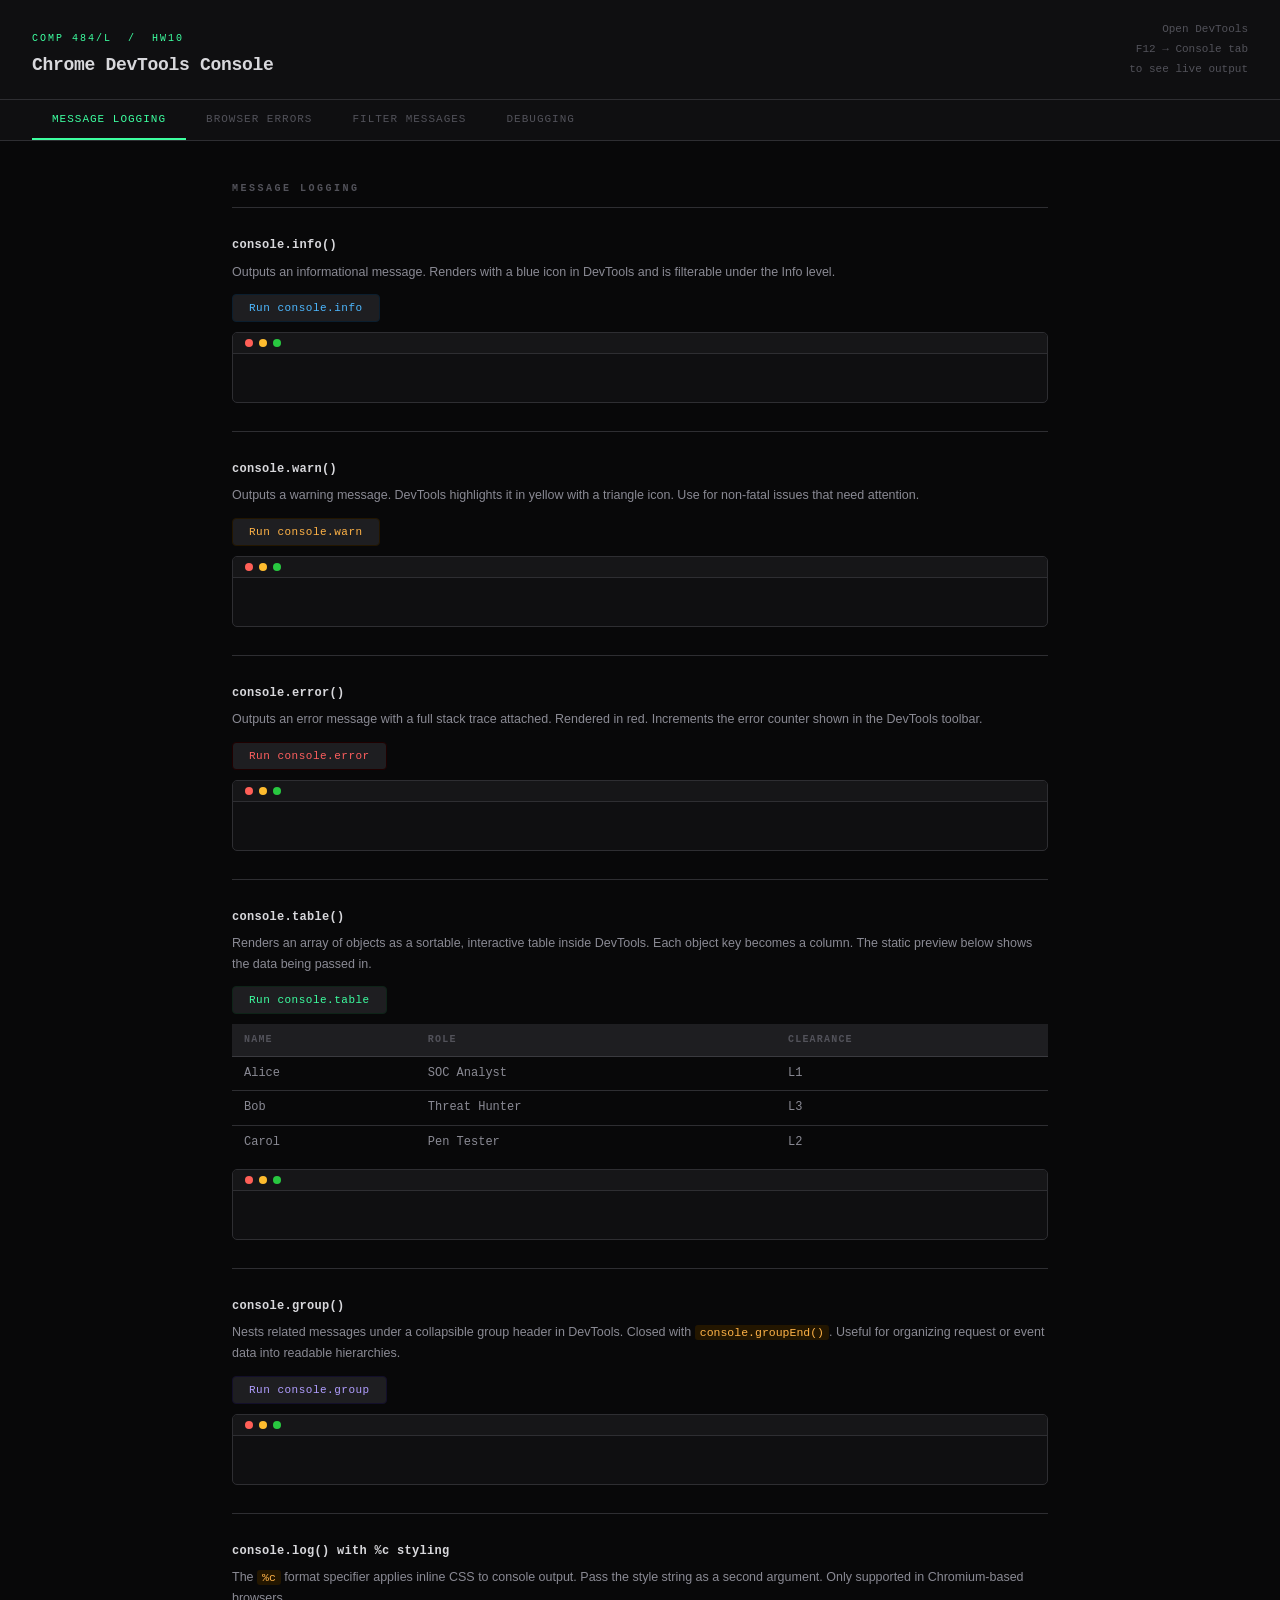
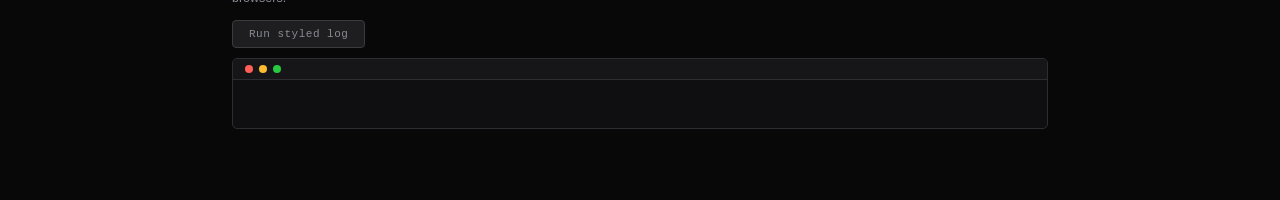
==== commit 9c9b2b9c: "Update header kicker text for course information" ====
--- a/assets/index.html
+++ b/assets/index.html
@@ -15,7 +15,7 @@
      ============================================================ -->
 <header>
   <div class="header-left">
-    <div class="kicker">CIT 336 &nbsp;/ &nbsp;HW10</div>
+    <div class="kicker">COMP 484/L &nbsp;/ &nbsp;HW10</div>
     <h1>Chrome DevTools Console</h1>
   </div>
   <div class="header-right">
--- a/assets/style.css
+++ b/assets/style.css
@@ -1,73 +1,57 @@
 /* ================================================================
    style.css — HW10 Chrome DevTools Demo
-   Isaiah | CIT 336
+   Isaiah | COMP 484/L
 
    Table of contents:
-     1. CSS custom properties (design tokens)
-     2. Reset and base
-     3. Header
-     4. Tab navigation
-     5. Main layout
-     6. Section titles
-     7. Content blocks
-     8. Buttons
-     9. Console preview widgets
-    10. Output / callout boxes
-    11. Divider
-    12. Filter controls
-    13. Tags (level/source badges)
-    14. Data table (console.table preview)
+     1.  CSS custom properties (design tokens)
+     2.  Reset and base
+     3.  Header
+     4.  Tab navigation
+     5.  Main layout
+     6.  Section titles
+     7.  Content blocks
+     8.  Buttons
+     9.  Console preview widgets
+     10. Output / callout boxes
+     11. Divider
+     12. Filter controls
+     13. Tags (level/source badges)
+     14. Data table (console.table preview)
+     15. Debugging tab styles
    ================================================================ */
 
 
 /* ----------------------------------------------------------------
    1. CSS CUSTOM PROPERTIES
-   All colors, fonts, and spacing values live here as variables
-   so they can be changed in one place and propagate everywhere.
    ---------------------------------------------------------------- */
 :root {
-  /* Background layers — progressively lighter surfaces */
-  --black:       #080809;   /* page background */
-  --surface0:    #0f0f11;   /* header, nav, console panels */
-  --surface1:    #161618;   /* console title bar, callout backgrounds */
-  --surface2:    #1e1e21;   /* default button background */
-  --surface3:    #262629;   /* button hover state */
-
-  /* Border colors */
-  --line:        #2e2e32;   /* standard dividers and card borders */
-  --line2:       #3a3a3f;   /* slightly brighter borders (inputs, table) */
-
-  /* Text colors */
-  --text:        #d8d8dc;   /* primary text */
-  --text2:       #8a8a94;   /* secondary / muted text */
-  --text3:       #52525a;   /* hint text, section titles, placeholders */
-
-  /* Accent colors — each paired with a dim version for backgrounds */
+  --black:       #080809;
+  --surface0:    #0f0f11;
+  --surface1:    #161618;
+  --surface2:    #1e1e21;
+  --surface3:    #262629;
+  --line:        #2e2e32;
+  --line2:       #3a3a3f;
+  --text:        #d8d8dc;
+  --text2:       #8a8a94;
+  --text3:       #52525a;
   --green:       #3dffa0;
   --green-dim:   #0e2418;
-
   --blue:        #4db8ff;
   --blue-dim:    #0b1e2e;
-
   --amber:       #ffb347;
   --amber-dim:   #231600;
-
   --red:         #ff5f5f;
   --red-dim:     #1f0000;
-
   --violet:      #b09eff;
   --violet-dim:  #130f2a;
-
-  /* Font stacks */
-  --mono: 'IBM Plex Mono', monospace;   /* code, labels, console output */
-  --sans: 'IBM Plex Sans', sans-serif;  /* body copy, descriptions */
+  --mono: 'IBM Plex Mono', monospace;
+  --sans: 'IBM Plex Sans', sans-serif;
 }
 
 
 /* ----------------------------------------------------------------
    2. RESET AND BASE
-   Box-sizing border-box on everything prevents width surprises.
-   Base font is --sans at 14px with comfortable 1.6 line-height.
    ---------------------------------------------------------------- */
 *, *::before, *::after {
   box-sizing: border-box;
@@ -87,19 +71,16 @@
 
 /* ----------------------------------------------------------------
    3. HEADER
-   Fixed to the top. Uses flexbox to push the hint text to the
-   right side while the title stays left-aligned.
    ---------------------------------------------------------------- */
 header {
   background: var(--surface0);
   border-bottom: 1px solid var(--line);
   padding: 20px 32px;
   display: flex;
-  align-items: flex-end;          /* align both sides to their baselines */
+  align-items: flex-end;
   justify-content: space-between;
 }
 
-/* Small all-caps label above the main heading */
 .header-left .kicker {
   font-family: var(--mono);
   font-size: 10px;
@@ -118,7 +99,6 @@
   letter-spacing: -0.3px;
 }
 
-/* Right side: multi-line DevTools reminder in muted mono text */
 .header-right {
   font-family: var(--mono);
   font-size: 11px;
@@ -130,20 +110,19 @@
 
 /* ----------------------------------------------------------------
    4. TAB NAVIGATION
-   Horizontal list of buttons. The active tab gets a green underline
-   via border-bottom. JS toggles the .active class on click.
    ---------------------------------------------------------------- */
 nav {
   background: var(--surface0);
   border-bottom: 1px solid var(--line);
   display: flex;
   padding: 0 32px;
+  overflow-x: auto;
 }
 
 nav button {
   background: none;
   border: none;
-  border-bottom: 2px solid transparent; /* placeholder so layout doesn't shift on active */
+  border-bottom: 2px solid transparent;
   color: var(--text3);
   cursor: pointer;
   font-family: var(--mono);
@@ -153,21 +132,15 @@
   padding: 13px 20px;
   text-transform: uppercase;
   transition: color .15s, border-color .15s;
+  white-space: nowrap;
 }
 
 nav button:hover { color: var(--text2); }
-
-/* Active state: green underline + green text */
-nav button.active {
-  border-bottom-color: var(--green);
-  color: var(--green);
-}
+nav button.active { border-bottom-color: var(--green); color: var(--green); }
 
 
 /* ----------------------------------------------------------------
    5. MAIN LAYOUT
-   Centered content column. Sections are hidden by default and
-   shown by JS adding the .active class.
    ---------------------------------------------------------------- */
 main {
   max-width: 880px;
@@ -181,8 +154,6 @@
 
 /* ----------------------------------------------------------------
    6. SECTION TITLES
-   Small all-caps mono label at the top of each tab section.
-   The bottom border visually separates it from content below.
    ---------------------------------------------------------------- */
 .section-title {
   font-family: var(--mono);
@@ -199,9 +170,6 @@
 
 /* ----------------------------------------------------------------
    7. CONTENT BLOCKS
-   Each block is one demo item (e.g. console.info demo).
-   .block-label is the method name heading.
-   .block-desc is the explanation paragraph.
    ---------------------------------------------------------------- */
 .block { margin-bottom: 24px; }
 
@@ -221,7 +189,6 @@
   margin-bottom: 12px;
 }
 
-/* Inline code snippets inside descriptions */
 .block-desc code {
   font-family: var(--mono);
   font-size: 11.5px;
@@ -234,9 +201,6 @@
 
 /* ----------------------------------------------------------------
    8. BUTTONS
-   Base .btn style is neutral. Color variants (.g .b .a .r .v) set
-   border and text to the matching accent color, and darken the
-   background to the dim version on hover.
    ---------------------------------------------------------------- */
 .btn {
   background: var(--surface2);
@@ -253,49 +217,27 @@
 }
 
 .btn:hover { background: var(--surface3); color: var(--text); }
-
-/* Green — used for info/success actions */
 .btn.g { border-color: var(--green-dim); color: var(--green); }
 .btn.g:hover { background: var(--green-dim); }
-
-/* Blue — used for console.info */
 .btn.b { border-color: var(--blue-dim); color: var(--blue); }
 .btn.b:hover { background: var(--blue-dim); }
-
-/* Amber — used for console.warn and violation */
 .btn.a { border-color: var(--amber-dim); color: var(--amber); }
 .btn.a:hover { background: var(--amber-dim); }
-
-/* Red — used for console.error, 404, TypeError */
 .btn.r { border-color: var(--red-dim); color: var(--red); }
 .btn.r:hover { background: var(--red-dim); }
-
-/* Violet — used for console.group */
 .btn.v { border-color: var(--violet-dim); color: var(--violet); }
 .btn.v:hover { background: var(--violet-dim); }
 
 
 /* ----------------------------------------------------------------
    9. CONSOLE PREVIEW WIDGETS
-   Fake terminal windows that display inline output previews.
-   .console        — outer container
-   .console-bar    — macOS-style title bar with three colored dots
-   .dot            — the circular traffic-light buttons (decorative)
-   .console-body   — where addLine() in script.js injects output rows
-   .cline          — a single console output line
-     .i  info      — blue left border + blue text
-     .w  warn      — amber left border + amber text
-     .e  error     — red left border + red text
-     .l  log       — dim left border + muted text
-     .g  group     — green left border + green text
-     .v  custom    — violet left border + violet text
    ---------------------------------------------------------------- */
 .console {
   background: var(--surface0);
   border: 1px solid var(--line);
   border-radius: 5px;
   margin-top: 10px;
-  overflow: hidden;             /* clips rounded corners on child elements */
+  overflow: hidden;
 }
 
 .console-bar {
@@ -307,28 +249,17 @@
   padding: 6px 12px;
 }
 
-/* Individual traffic-light dot */
-.dot {
-  width: 8px;
-  height: 8px;
-  border-radius: 50%;
-}
+.dot { width: 8px; height: 8px; border-radius: 50%; }
 
 .console-body {
   font-family: var(--mono);
   font-size: 11.5px;
   line-height: 1.7;
-  min-height: 48px;             /* keeps the box from collapsing before output */
+  min-height: 48px;
   padding: 10px 14px;
 }
 
-/* Base line style — left border color and text color set per variant below */
-.cline {
-  border-left: 2px solid transparent;
-  margin: 1px 0;
-  padding: 1px 0 1px 8px;
-}
-
+.cline { border-left: 2px solid transparent; margin: 1px 0; padding: 1px 0 1px 8px; }
 .cline.i { color: var(--blue);   border-color: var(--blue); }
 .cline.w { color: var(--amber);  border-color: var(--amber); }
 .cline.e { color: var(--red);    border-color: var(--red); }
@@ -339,9 +270,6 @@
 
 /* ----------------------------------------------------------------
    10. OUTPUT AND CALLOUT BOXES
-   .outbox   — plain pre-formatted text area for browser error output
-   .callout  — blue-accented hint box that tells the user where to
-               look in DevTools after triggering an error
    ---------------------------------------------------------------- */
 .outbox {
   background: var(--surface0);
@@ -354,13 +282,13 @@
   margin-top: 10px;
   min-height: 42px;
   padding: 10px 14px;
-  white-space: pre-wrap;        /* preserves newlines in multi-line error text */
+  white-space: pre-wrap;
 }
 
 .callout {
   background: var(--surface1);
   border: 1px solid var(--line);
-  border-left: 2px solid var(--blue); /* blue left accent draws the eye */
+  border-left: 2px solid var(--blue);
   border-radius: 4px;
   color: var(--text2);
   font-size: 12px;
@@ -369,18 +297,11 @@
   padding: 10px 14px;
 }
 
-/* "Where to look:" label inside the callout */
-.callout strong {
-  color: var(--blue);
-  font-weight: 500;
-}
+.callout strong { color: var(--blue); font-weight: 500; }
 
 
 /* ----------------------------------------------------------------
    11. DIVIDER
-   Thin horizontal rule between blocks in a section.
-   Uses border-top instead of the default <hr> border so it
-   inherits the --line color cleanly.
    ---------------------------------------------------------------- */
 .divider {
   border: none;
@@ -391,16 +312,11 @@
 
 /* ----------------------------------------------------------------
    12. FILTER CONTROLS
-   .filter-row    — flex row containing label + input
-   .filter-label  — uppercase mono label on the left
-   .finput        — shared style for text inputs and selects
-   .filter-result — the box where matching entries are rendered
-   .hint-text     — small helper text below an input
    ---------------------------------------------------------------- */
 .filter-row {
   align-items: center;
   display: flex;
-  flex-wrap: wrap;              /* wraps on small screens */
+  flex-wrap: wrap;
   gap: 10px;
   margin-bottom: 8px;
 }
@@ -410,11 +326,10 @@
   font-size: 10.5px;
   color: var(--text3);
   letter-spacing: 1px;
-  min-width: 90px;              /* keeps labels aligned across rows */
-  text-transform: uppercase;
-}
-
-/* Shared style for <input type="text"> and <select> filter controls */
+  min-width: 90px;
+  text-transform: uppercase;
+}
+
 .finput {
   background: var(--surface1);
   border: 1px solid var(--line2);
@@ -428,10 +343,8 @@
   width: 230px;
 }
 
-/* Green focus ring matches the overall accent theme */
 .finput:focus { border-color: var(--green); }
 
-/* Where renderFilter() injects the matching entries */
 .filter-result {
   background: var(--surface0);
   border: 1px solid var(--line);
@@ -443,7 +356,6 @@
   padding: 8px 12px;
 }
 
-/* Small muted text below inputs (regex usage hint, seed timestamp) */
 .hint-text {
   color: var(--text3);
   font-family: var(--mono);
@@ -454,12 +366,6 @@
 
 /* ----------------------------------------------------------------
    13. TAGS (level and source badges)
-   Small pill-shaped labels shown next to each filter result row.
-   .ti  info badge  — blue
-   .tw  warn badge  — amber
-   .te  error badge — red
-   .tl  log badge   — gray (neutral)
-   .ts  source badge — violet
    ---------------------------------------------------------------- */
 .tag {
   border-radius: 3px;
@@ -480,15 +386,12 @@
 .tl { background: var(--surface3);   color: var(--text2); }
 .ts { background: var(--violet-dim); color: var(--violet); }
 
-/* A single filter result row: tags on the left, message text on the right */
 .fline { color: var(--text2); padding: 2px 0; }
 .fline .msg { color: var(--text); margin-left: 4px; }
 
 
 /* ----------------------------------------------------------------
-   14. DATA TABLE (console.table static preview)
-   Used in the console.table() demo to show the data that will be
-   passed to console.table() before the button is clicked.
+   14. DATA TABLE (console.table preview)
    ---------------------------------------------------------------- */
 .data-table {
   border-collapse: collapse;
@@ -516,11 +419,176 @@
   padding: 7px 12px;
 }
 
-/* No border on the last row — avoids a double-line with the container edge */
 .data-table tr:last-child td { border-bottom: none; }
-
-/* Subtle row highlight on hover for readability */
-.data-table tr:hover td {
+.data-table tr:hover td { background: var(--surface1); color: var(--text); }
+
+
+/* ----------------------------------------------------------------
+   15. DEBUGGING TAB STYLES
+
+   .step-badge    — numbered step label above each block
+   .pane-grid     — three-column layout for Sources UI pane cards
+   .pane-card     — individual card describing one Sources pane
+   .pane-title    — pane card heading
+   .pane-body     — pane card description text
+   .code-block    — monospace block showing a code line or snippet
+   .inspect-block — sub-section inside Step 5 for each inspect method
+   .inspect-label — heading for each inspect sub-section
+   .inspect-desc  — description text inside an inspect block
+   .diff-grid     — two-column before/after code comparison
+   .diff-panel    — one side of the before/after diff
+   .diff-label    — "Before" / "After" label above each diff panel
+   .bad           — red tint for the buggy code panel
+   .good          — green tint for the fixed code panel
+   .diff-code     — the actual code text inside a diff panel
+   ---------------------------------------------------------------- */
+
+/* Numbered step label — green mono text above the block title */
+.step-badge {
+  font-family: var(--mono);
+  font-size: 10px;
+  font-weight: 600;
+  letter-spacing: 1.5px;
+  color: var(--green);
+  text-transform: uppercase;
+  margin-bottom: 4px;
+}
+
+/* Three equal-width cards showing the three Sources panes */
+.pane-grid {
+  display: grid;
+  grid-template-columns: 1fr 1fr 1fr;
+  gap: 12px;
+  margin-top: 12px;
+}
+
+@media (max-width: 640px) {
+  /* Stack the pane cards vertically on small screens */
+  .pane-grid { grid-template-columns: 1fr; }
+}
+
+.pane-card {
   background: var(--surface1);
-  color: var(--text);
-}
+  border: 1px solid var(--line);
+  border-radius: 5px;
+  padding: 14px;
+}
+
+.pane-title {
+  font-family: var(--mono);
+  font-size: 11px;
+  font-weight: 600;
+  color: var(--blue);
+  margin-bottom: 6px;
+}
+
+.pane-body {
+  font-size: 12px;
+  color: var(--text2);
+  line-height: 1.6;
+}
+
+.pane-body code {
+  font-family: var(--mono);
+  font-size: 11px;
+  color: var(--amber);
+  background: var(--amber-dim);
+  border-radius: 3px;
+  padding: 1px 4px;
+}
+
+/* Monospace code block — used for the breakpoint line and Watch expressions */
+.code-block {
+  background: var(--surface1);
+  border: 1px solid var(--line2);
+  border-left: 2px solid var(--amber);
+  border-radius: 4px;
+  color: var(--amber);
+  font-family: var(--mono);
+  font-size: 12px;
+  margin-top: 8px;
+  padding: 8px 14px;
+}
+
+/* Container for each inspect method (Scope, Watch, Console) in Step 5 */
+.inspect-block {
+  background: var(--surface1);
+  border: 1px solid var(--line);
+  border-radius: 5px;
+  margin-top: 14px;
+  padding: 14px 16px;
+}
+
+.inspect-label {
+  font-family: var(--mono);
+  font-size: 11px;
+  font-weight: 600;
+  color: var(--violet);
+  letter-spacing: 0.5px;
+  margin-bottom: 6px;
+  text-transform: uppercase;
+}
+
+.inspect-desc {
+  font-size: 12.5px;
+  color: var(--text2);
+  line-height: 1.65;
+  margin-bottom: 6px;
+}
+
+.inspect-desc code {
+  font-family: var(--mono);
+  font-size: 11.5px;
+  color: var(--amber);
+  background: var(--amber-dim);
+  border-radius: 3px;
+  padding: 1px 5px;
+}
+
+/* Two-column diff showing buggy vs fixed code side by side */
+.diff-grid {
+  display: grid;
+  grid-template-columns: 1fr 1fr;
+  gap: 12px;
+  margin-top: 12px;
+}
+
+@media (max-width: 560px) {
+  .diff-grid { grid-template-columns: 1fr; }
+}
+
+.diff-panel {
+  border-radius: 5px;
+  overflow: hidden;
+}
+
+/* "Before (buggy)" / "After (fixed)" label above each diff code block */
+.diff-label {
+  font-family: var(--mono);
+  font-size: 10px;
+  font-weight: 600;
+  letter-spacing: 1px;
+  padding: 5px 12px;
+  text-transform: uppercase;
+}
+
+/* Red tint label for the buggy version */
+.diff-label.bad {
+  background: var(--red-dim);
+  color: var(--red);
+}
+
+/* Green tint label for the fixed version */
+.diff-label.good {
+  background: var(--green-dim);
+  color: var(--green);
+}
+
+/* Code content inside each diff panel */
+.diff-code {
+  border-radius: 0 0 4px 4px;
+  font-size: 11.5px;
+  line-height: 1.8;
+  margin-top: 0;
+}
+}
